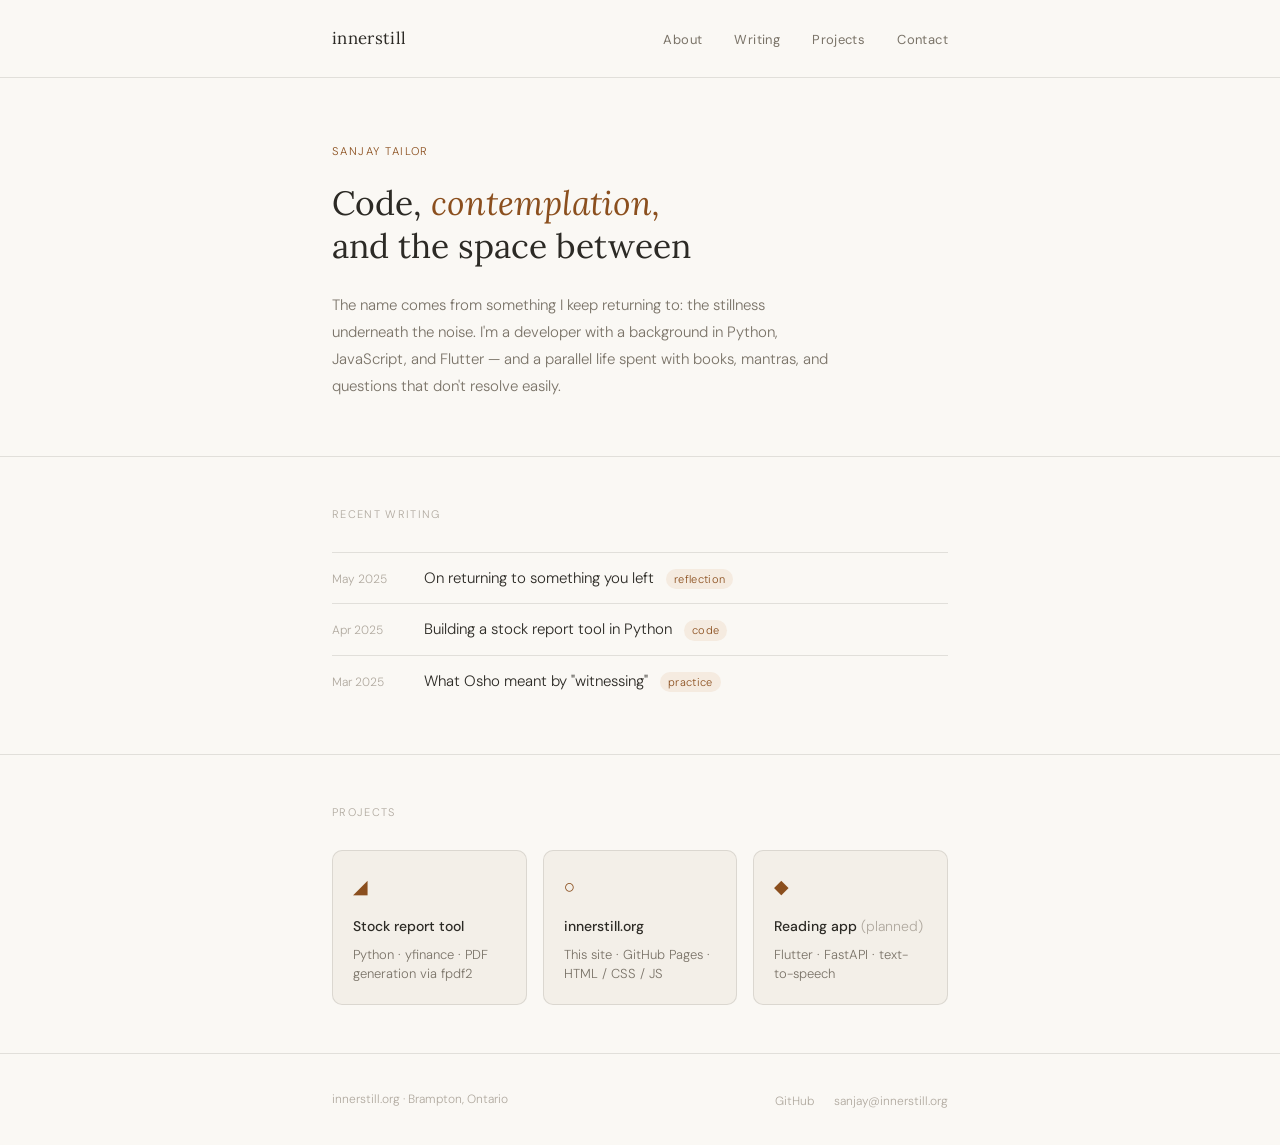
==== index.html @ 43f30fb5 "initial site" ====
<!DOCTYPE html>
<html lang="en">
<head>
  <meta charset="UTF-8" />
  <meta name="viewport" content="width=device-width, initial-scale=1.0" />
  <title>Sanjay Tailor — innerstill.org</title>
  <meta name="description" content="Developer, reader, meditator. Code and contemplation." />
  <link rel="stylesheet" href="css/style.css" />
</head>
<body>

  <nav>
    <div class="container">
      <a href="/" class="nav-logo">innerstill</a>
      <ul class="nav-links">
        <li><a href="/about/">About</a></li>
        <li><a href="/writing/">Writing</a></li>
        <li><a href="/projects/">Projects</a></li>
        <li><a href="/contact/">Contact</a></li>
      </ul>
    </div>
  </nav>

  <main>

    <section class="hero">
      <div class="container">
        <p class="hero-eyebrow">Sanjay Tailor</p>
        <h1>Code, <em>contemplation,</em><br>and the space between</h1>
        <p class="hero-bio">
          The name comes from something I keep returning to: the stillness underneath the noise.
          I'm a developer with a background in Python, JavaScript, and Flutter — and a parallel
          life spent with books, mantras, and questions that don't resolve easily.
        </p>
      </div>
    </section>

    <section class="section">
      <div class="container">
        <p class="section-label">Recent writing</p>
        <ul class="post-list">
          <li class="post-row">
            <span class="post-date">May 2025</span>
            <a href="/writing/" class="post-title">
              On returning to something you left
              <span class="post-tag">reflection</span>
            </a>
          </li>
          <li class="post-row">
            <span class="post-date">Apr 2025</span>
            <a href="/writing/" class="post-title">
              Building a stock report tool in Python
              <span class="post-tag">code</span>
            </a>
          </li>
          <li class="post-row">
            <span class="post-date">Mar 2025</span>
            <a href="/writing/" class="post-title">
              What Osho meant by "witnessing"
              <span class="post-tag">practice</span>
            </a>
          </li>
        </ul>
      </div>
    </section>

    <section class="section">
      <div class="container">
        <p class="section-label">Projects</p>
        <div class="project-grid">
          <a href="/projects/" class="project-card">
            <div class="project-icon">&#9698;</div>
            <h3>Stock report tool</h3>
            <p>Python · yfinance · PDF generation via fpdf2</p>
          </a>
          <a href="/projects/" class="project-card">
            <div class="project-icon">&#9675;</div>
            <h3>innerstill.org</h3>
            <p>This site · GitHub Pages · HTML / CSS / JS</p>
          </a>
          <a href="/projects/" class="project-card">
            <div class="project-icon">&#9670;</div>
            <h3>Reading app <span style="font-weight:300; color: var(--text-faint);">(planned)</span></h3>
            <p>Flutter · FastAPI · text-to-speech</p>
          </a>
        </div>
      </div>
    </section>

  </main>

  <footer>
    <div class="container">
      <span class="footer-note">innerstill.org &middot; Brampton, Ontario</span>
      <ul class="footer-links">
        <li><a href="https://github.com/sanjaykt" target="_blank" rel="noopener">GitHub</a></li>
        <li><a href="mailto:sanjay@innerstill.org">sanjay@innerstill.org</a></li>
      </ul>
    </div>
  </footer>

</body>
</html>
---- css/style.css ----
@import url('https://fonts.googleapis.com/css2?family=Lora:ital,wght@0,400;0,500;1,400&family=DM+Sans:wght@300;400;500&display=swap');

/* ── Reset & base ─────────────────────────────────────── */
*, *::before, *::after { box-sizing: border-box; margin: 0; padding: 0; }

:root {
  --bg:          #FAF8F4;
  --bg-surface:  #F3EFE8;
  --text:        #2C2A25;
  --text-muted:  #7A7368;
  --text-faint:  #B0A99F;
  --accent:      #8B4F1E;
  --accent-soft: #F5EBE0;
  --border:      rgba(44, 42, 37, 0.12);
  --border-med:  rgba(44, 42, 37, 0.20);

  --font-body:    'DM Sans', sans-serif;
  --font-display: 'Lora', serif;

  --max-w: 680px;
  --pad-x: 2rem;
}

html { font-size: 16px; }

body {
  background: var(--bg);
  color: var(--text);
  font-family: var(--font-body);
  font-weight: 300;
  line-height: 1.7;
  -webkit-font-smoothing: antialiased;
}

a { color: inherit; text-decoration: none; }
a:hover { color: var(--accent); }

img { display: block; max-width: 100%; }

/* ── Layout container ─────────────────────────────────── */
.container {
  max-width: var(--max-w);
  margin: 0 auto;
  padding: 0 var(--pad-x);
}

/* ── Navigation ───────────────────────────────────────── */
nav {
  padding: 1.5rem 0;
  border-bottom: 1px solid var(--border);
}

nav .container {
  display: flex;
  justify-content: space-between;
  align-items: center;
}

.nav-logo {
  font-family: var(--font-display);
  font-size: 1.05rem;
  font-weight: 400;
  letter-spacing: 0.02em;
  color: var(--text);
}

.nav-links {
  display: flex;
  gap: 2rem;
  list-style: none;
}

.nav-links a {
  font-size: 0.8125rem;
  font-weight: 400;
  color: var(--text-muted);
  letter-spacing: 0.03em;
  transition: color 0.2s;
}

.nav-links a:hover,
.nav-links a.active { color: var(--accent); }

/* ── Hero ─────────────────────────────────────────────── */
.hero {
  padding: 4rem 0 3.5rem;
  border-bottom: 1px solid var(--border);
}

.hero-eyebrow {
  font-size: 0.7rem;
  letter-spacing: 0.13em;
  text-transform: uppercase;
  color: var(--accent);
  margin-bottom: 1.25rem;
}

.hero h1 {
  font-family: var(--font-display);
  font-size: 2.1rem;
  font-weight: 400;
  line-height: 1.3;
  color: var(--text);
  max-width: 520px;
  margin-bottom: 1.5rem;
}

.hero h1 em {
  font-style: italic;
  color: var(--accent);
}

.hero-bio {
  font-size: 0.9375rem;
  color: var(--text-muted);
  line-height: 1.8;
  max-width: 500px;
}

/* ── Section shared ───────────────────────────────────── */
.section {
  padding: 3rem 0;
  border-bottom: 1px solid var(--border);
}

.section-label {
  font-size: 0.6875rem;
  letter-spacing: 0.12em;
  text-transform: uppercase;
  color: var(--text-faint);
  margin-bottom: 1.75rem;
}

/* ── Writing list ─────────────────────────────────────── */
.post-list { list-style: none; }

.post-row {
  display: flex;
  align-items: baseline;
  gap: 1.25rem;
  padding: 0.875rem 0;
  border-top: 1px solid var(--border);
}

.post-date {
  font-size: 0.75rem;
  color: var(--text-faint);
  min-width: 72px;
  flex-shrink: 0;
}

.post-title {
  font-size: 0.9375rem;
  color: var(--text);
  line-height: 1.5;
}

.post-title:hover { color: var(--accent); }

.post-tag {
  display: inline-block;
  font-size: 0.6875rem;
  padding: 2px 8px;
  border-radius: 20px;
  background: var(--accent-soft);
  color: var(--accent);
  margin-left: 0.5rem;
  vertical-align: middle;
  letter-spacing: 0.03em;
}

/* ── Projects grid ────────────────────────────────────── */
.project-grid {
  display: grid;
  grid-template-columns: repeat(auto-fit, minmax(180px, 1fr));
  gap: 1rem;
}

.project-card {
  background: var(--bg-surface);
  border: 1px solid var(--border);
  border-radius: 10px;
  padding: 1.25rem;
  transition: border-color 0.2s;
}

.project-card:hover { border-color: var(--border-med); }

.project-icon {
  font-size: 1.2rem;
  color: var(--accent);
  margin-bottom: 0.75rem;
}

.project-card h3 {
  font-size: 0.875rem;
  font-weight: 500;
  margin-bottom: 0.35rem;
  color: var(--text);
}

.project-card p {
  font-size: 0.8125rem;
  color: var(--text-muted);
  line-height: 1.5;
}

/* ── Footer ───────────────────────────────────────────── */
footer {
  padding: 2rem 0;
}

footer .container {
  display: flex;
  justify-content: space-between;
  align-items: center;
  flex-wrap: wrap;
  gap: 0.75rem;
}

.footer-note {
  font-size: 0.75rem;
  color: var(--text-faint);
}

.footer-links {
  display: flex;
  gap: 1.25rem;
  list-style: none;
}

.footer-links a {
  font-size: 0.75rem;
  color: var(--text-faint);
  transition: color 0.2s;
}

.footer-links a:hover { color: var(--accent); }

/* ── Inner pages ──────────────────────────────────────── */
.page-header {
  padding: 3.5rem 0 2.5rem;
  border-bottom: 1px solid var(--border);
}

.page-header h1 {
  font-family: var(--font-display);
  font-size: 1.75rem;
  font-weight: 400;
  color: var(--text);
  margin-bottom: 0.75rem;
}

.page-header p {
  font-size: 0.9375rem;
  color: var(--text-muted);
  max-width: 460px;
}

.page-content {
  padding: 3rem 0;
}

/* ── Stub / coming soon ───────────────────────────────── */
.stub-note {
  font-size: 0.875rem;
  color: var(--text-faint);
  font-style: italic;
  padding: 2rem 0;
}

/* ── Responsive ───────────────────────────────────────── */
@media (max-width: 540px) {
  :root { --pad-x: 1.25rem; }
  .hero h1 { font-size: 1.65rem; }
  .nav-links { gap: 1.25rem; }
  .post-row { flex-wrap: wrap; gap: 0.25rem; }
  .post-date { min-width: unset; }
}
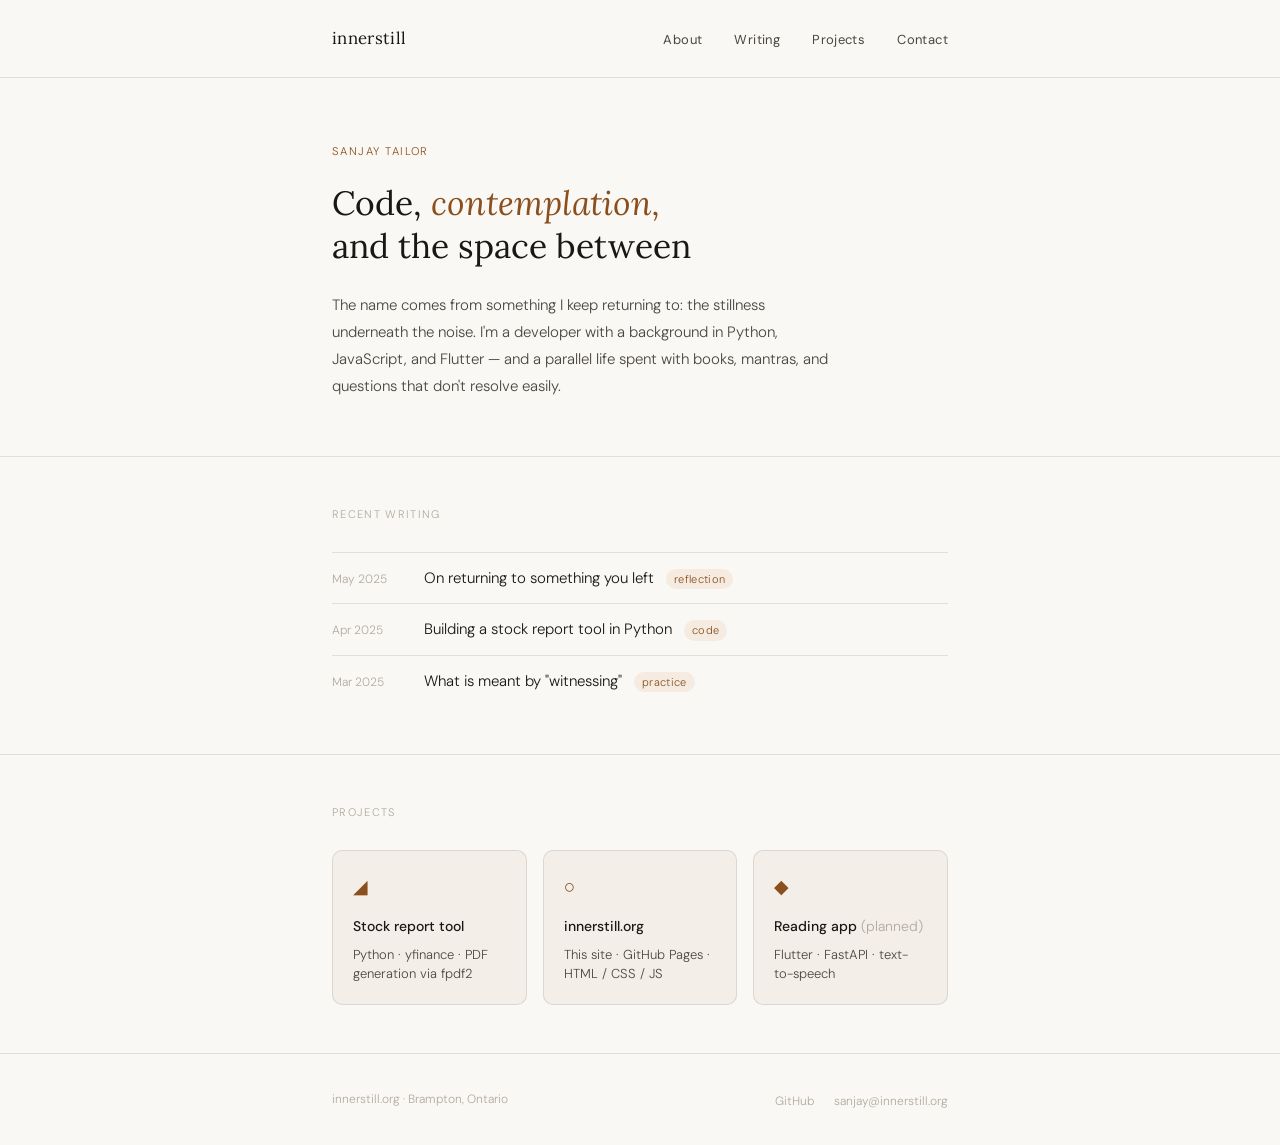
==== commit c53e19ae: "change style. make it more readable" ====
--- a/index.html
+++ b/index.html
@@ -56,7 +56,7 @@
           <li class="post-row">
             <span class="post-date">Mar 2025</span>
             <a href="/writing/" class="post-title">
-              What Osho meant by "witnessing"
+              What is meant by "witnessing"
               <span class="post-tag">practice</span>
             </a>
           </li>
--- a/css/style.css
+++ b/css/style.css
@@ -6,8 +6,8 @@
 :root {
   --bg:          #FAF8F4;
   --bg-surface:  #F3EFE8;
-  --text:        #2C2A25;
-  --text-muted:  #7A7368;
+  --text:        #1A1814;
+  --text-muted:  #4A4640;
   --text-faint:  #B0A99F;
   --accent:      #8B4F1E;
   --accent-soft: #F5EBE0;
@@ -26,7 +26,7 @@
 body {
   background: var(--bg);
   color: var(--text);
-  font-family: var(--font-body);
+  font-family: var(--font-body), serif;
   font-weight: 300;
   line-height: 1.7;
   -webkit-font-smoothing: antialiased;
@@ -57,7 +57,7 @@
 }
 
 .nav-logo {
-  font-family: var(--font-display);
+  font-family: var(--font-display), serif;
   font-size: 1.05rem;
   font-weight: 400;
   letter-spacing: 0.02em;
